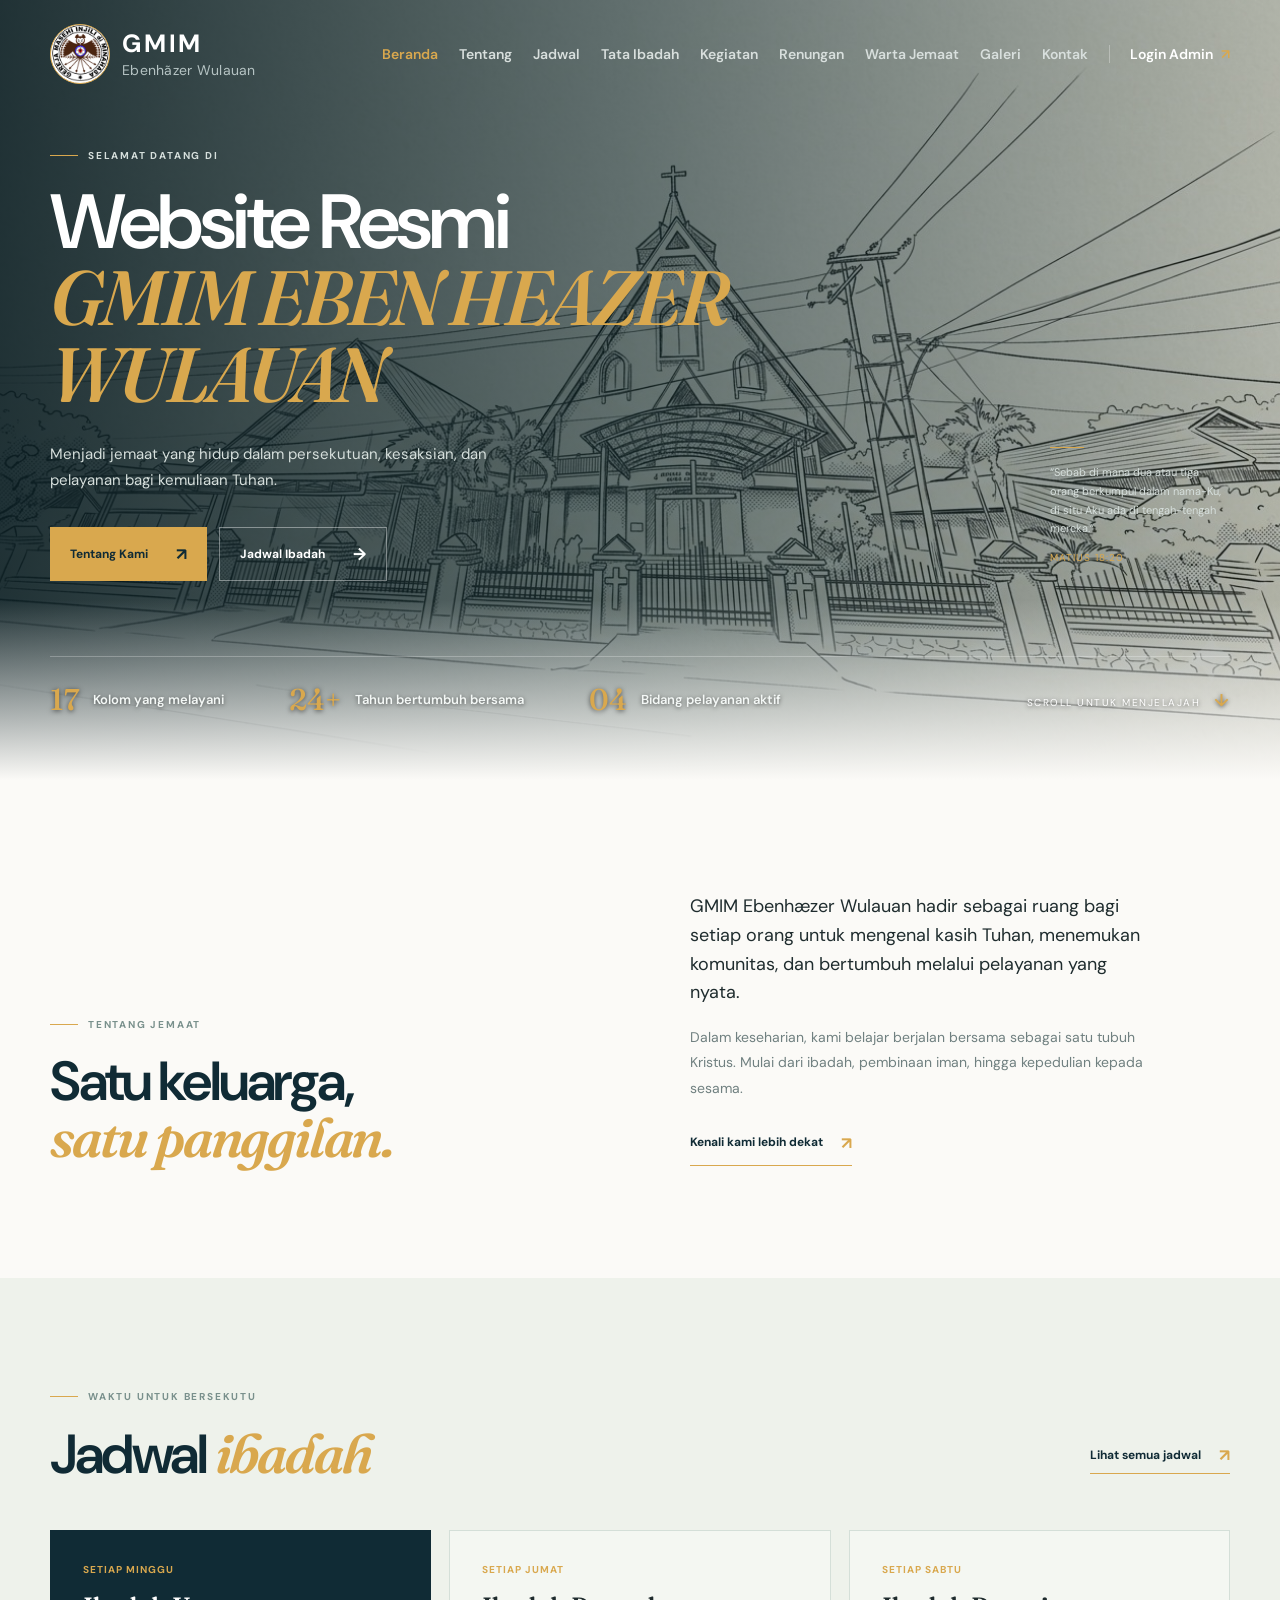
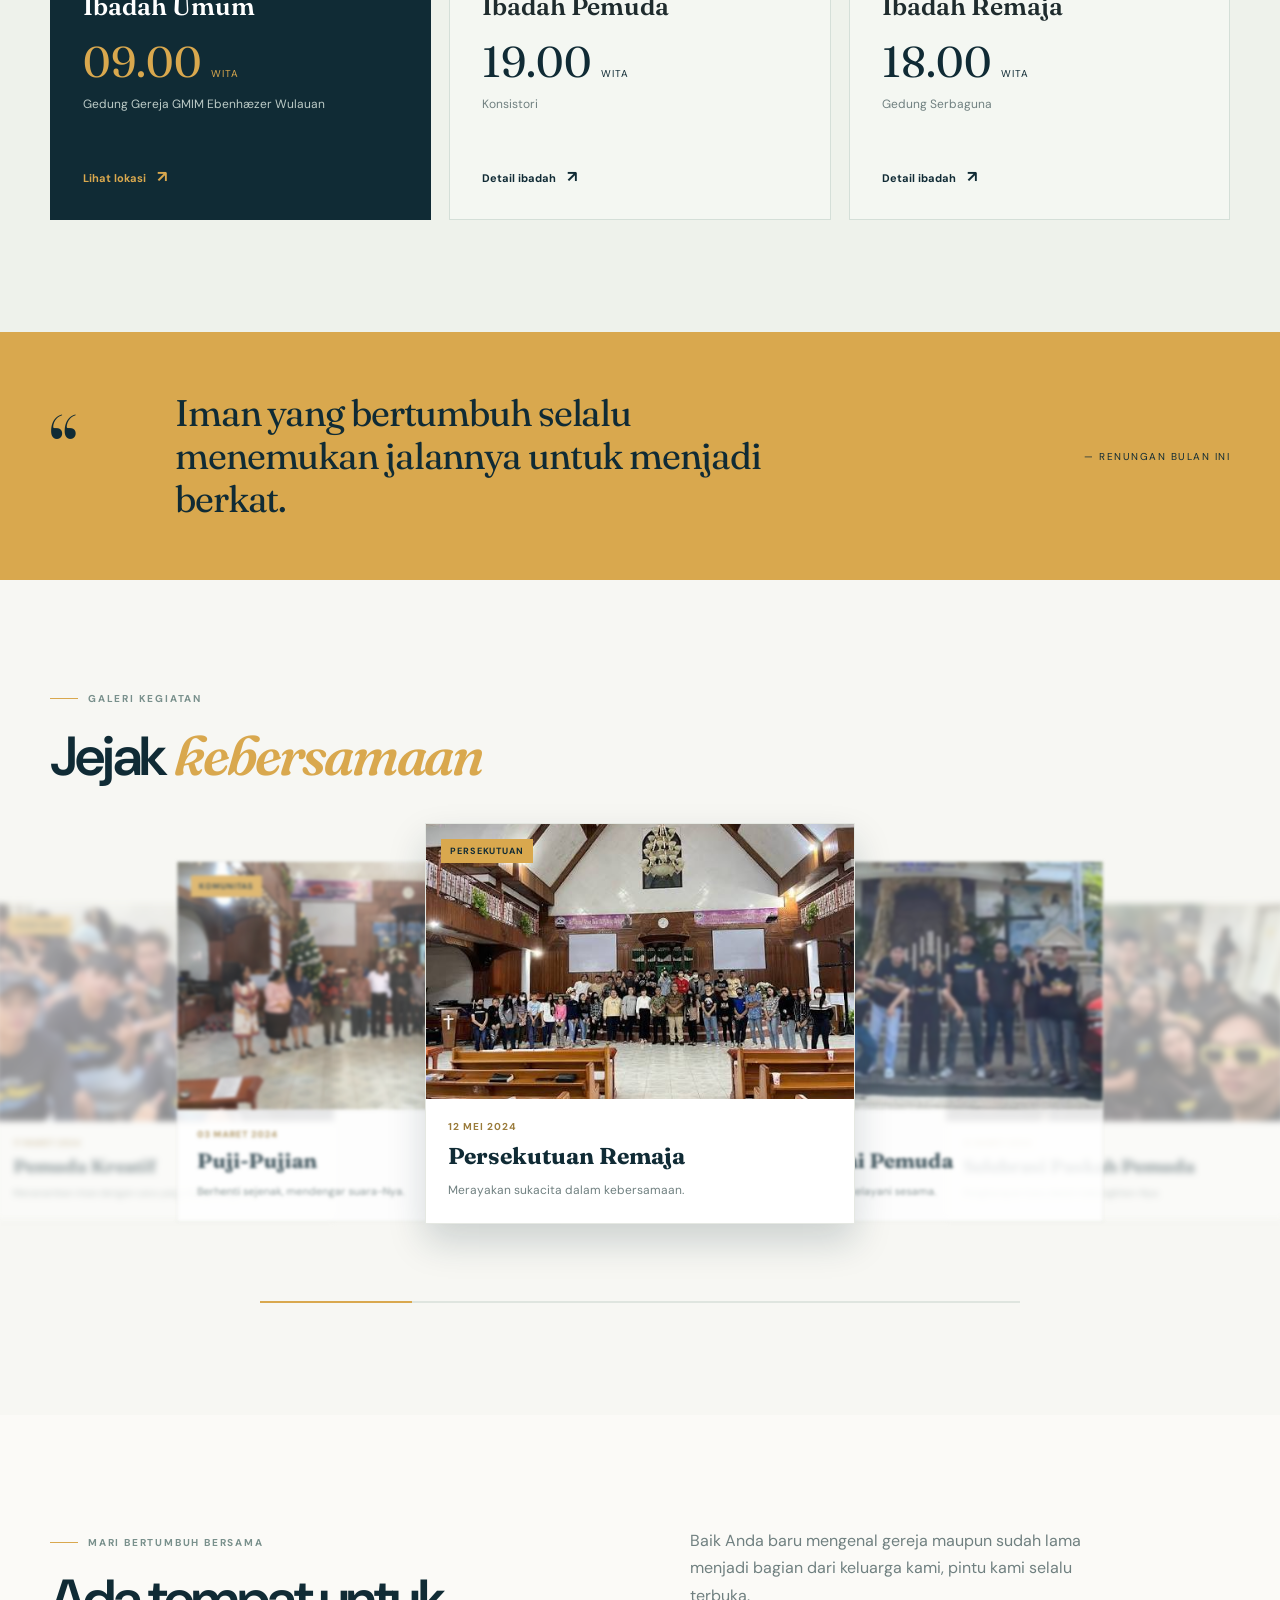
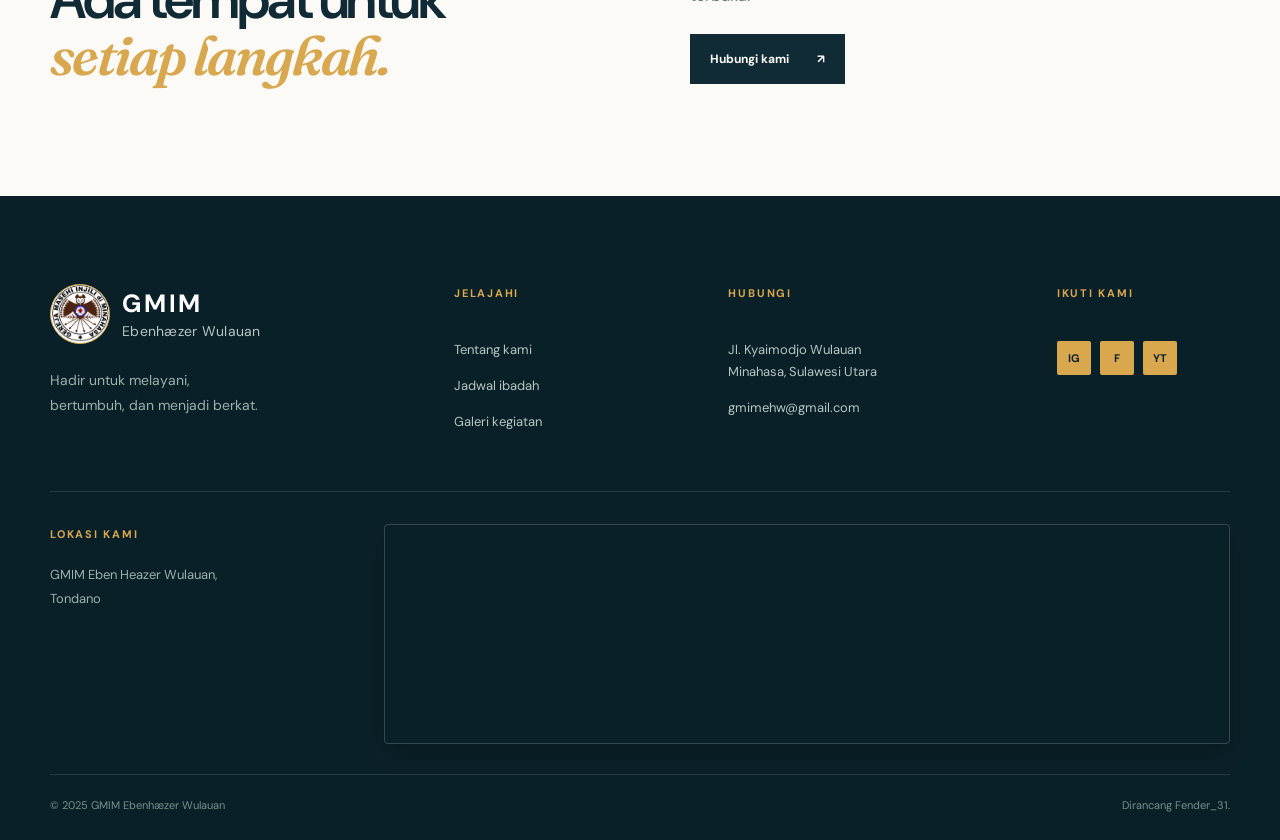
==== index.html @ 9ada20e4 "first" ====
<!DOCTYPE html>
<html lang="id">
<head>
  <meta charset="UTF-8">
  <meta name="viewport" content="width=device-width, initial-scale=1.0">
  <meta name="description" content="Situs resmi GMIM Ebenhæzer Wulauan - pusat informasi pelayanan jemaat.">
  <title>GMIM Ebenhæzer Wulauan | Bertumbuh dalam Kasih</title>
  <link rel="preconnect" href="https://fonts.googleapis.com">
  <link rel="preconnect" href="https://fonts.gstatic.com" crossorigin>
  <link href="https://fonts.googleapis.com/css2?family=DM+Sans:wght@400;500;600;700&family=Fraunces:opsz,wght@9..144,600;9..144,700&display=swap" rel="stylesheet">
  <link rel="stylesheet" href="style.css">
</head>
<body>
  <header class="site-header" id="beranda">
    <nav class="navbar container" aria-label="Navigasi utama">
      <a class="brand" href="#beranda" aria-label="GMIM Ebenhæzer Wulauan, halaman beranda">
        <span class="brand-mark"><img src="assets/logo-gmim.png" alt="Logo GMIM"></span>
        <span class="brand-copy"><strong>GMIM</strong><small>Ebenhãzer Wulauan</small></span>
      </a>

      <button class="menu-toggle" type="button" aria-expanded="false" aria-controls="main-menu" aria-label="Buka menu navigasi">
        <span></span><span></span><span></span>
      </button>

      <div class="nav-menu" id="main-menu">
        <a class="active" href="#beranda">Beranda</a>
        <a href="#tentang">Tentang</a>
        <a href="#jadwal">Jadwal</a>
        <a href="#tata-ibadah">Tata Ibadah</a>
        <a href="#kegiatan">Kegiatan</a>
        <a href="#renungan">Renungan</a>
        <a href="#warta">Warta Jemaat</a>
        <a href="#galeri">Galeri</a>
        <a href="#kontak">Kontak</a>
        <a class="nav-login" href="admin-login.html">Login Admin <span aria-hidden="true">↗</span></a>
      </div>
    </nav>

    <div class="hero container">
      <div class="hero-content">
        <p class="eyebrow"><span></span> Selamat datang di </p>
        <h1>Website Resmi <br><em>GMIM EBEN HEAZER WULAUAN</em></h1>
        <p class="hero-description">Menjadi jemaat yang hidup dalam persekutuan, kesaksian, dan pelayanan bagi kemuliaan Tuhan.</p>
        <div class="hero-actions">
          <a class="button button-primary" href="#tentang">Tentang Kami <span aria-hidden="true">↗</span></a>
          <a class="button button-ghost" href="#jadwal">Jadwal Ibadah <span aria-hidden="true">→</span></a>
        </div>
      </div>
      <div class="hero-note">
        <span class="note-line"></span>
        <p>“Sebab di mana dua atau tiga orang berkumpul dalam nama-Ku, di situ Aku ada di tengah-tengah mereka.”</p>
        <small>Matius 18:20</small>
      </div>
    </div>
    <div class="hero-bottom container" aria-label="Informasi singkat">
      <div><strong>17</strong><span>Kolom yang melayani</span></div>
      <div><strong>24+</strong><span>Tahun bertumbuh bersama</span></div>
      <div><strong>04</strong><span>Bidang pelayanan aktif</span></div>
      <a href="#tentang" aria-label="Lihat lebih banyak tentang gereja">Scroll untuk menjelajah <span>↓</span></a>
    </div>
  </header>

  <main>
    <section class="intro-section section-pad" id="tentang">
      <div class="container intro-grid">
        <div class="section-heading">
          <p class="eyebrow dark"><span></span> Tentang jemaat</p>
          <h2>Satu keluarga,<br><em>satu panggilan.</em></h2>
        </div>
        <div class="intro-copy">
          <p class="lead">GMIM Ebenhæzer Wulauan hadir sebagai ruang bagi setiap orang untuk mengenal kasih Tuhan, menemukan komunitas, dan bertumbuh melalui pelayanan yang nyata.</p>
          <p>Dalam keseharian, kami belajar berjalan bersama sebagai satu tubuh Kristus. Mulai dari ibadah, pembinaan iman, hingga kepedulian kepada sesama.</p>
          <a class="text-link" href="#kontak">Kenali kami lebih dekat <span>↗</span></a>
        </div>
      </div>
    </section>

    <section class="schedule-section section-pad" id="jadwal">
      <div class="container">
        <div class="section-topline">
          <div>
            <p class="eyebrow dark"><span></span> Waktu untuk bersekutu</p>
            <h2>Jadwal <em>ibadah</em></h2>
          </div>
          <a class="text-link" href="#warta">Lihat semua jadwal <span>↗</span></a>
        </div>
        <div class="schedule-grid">
          <article class="schedule-card featured"><span class="card-kicker">Setiap Minggu</span><h3>Ibadah Umum</h3><p class="schedule-time">09.00 <small>WITA</small></p><p>Gedung Gereja GMIM Ebenhæzer Wulauan</p><a href="#kontak" aria-label="Lihat lokasi ibadah umum">Lihat lokasi <span>↗</span></a></article>
          <article class="schedule-card"><span class="card-kicker">Setiap Jumat</span><h3>Ibadah Pemuda</h3><p class="schedule-time">19.00 <small>WITA</small></p><p>Konsistori</p><a href="#kontak" aria-label="Lihat detail ibadah pemuda">Detail ibadah <span>↗</span></a></article>
          <article class="schedule-card"><span class="card-kicker">Setiap Sabtu</span><h3>Ibadah Remaja</h3><p class="schedule-time">18.00 <small>WITA</small></p><p>Gedung Serbaguna</p><a href="#kontak" aria-label="Lihat detail ibadah remaja">Detail ibadah <span>↗</span></a></article>
        </div>
      </div>
    </section>

    <section class="quote-band" id="renungan">
      <div class="container quote-inner"><span class="quote-symbol">“</span><blockquote>Iman yang bertumbuh selalu menemukan jalannya untuk menjadi berkat.</blockquote><span class="quote-author">— Renungan Bulan ini</span></div>
    </section>

    <section class="gallery-section section-pad" id="galeri">
      <div class="container">
        <div class="section-topline gallery-heading">
          <div><p class="eyebrow dark"><span></span> Galeri Kegiatan</p><h2>Jejak <em>kebersamaan</em></h2></div>
          <div class="slider-controls"><button class="slider-button" type="button" data-direction="prev" aria-label="Galeri sebelumnya">←</button><button class="slider-button" type="button" data-direction="next" aria-label="Galeri berikutnya">→</button></div>
        </div>
        <div class="gallery-viewport">
          <div class="gallery-track">
            <article class="gallery-card"><div class="gallery-image"><img src="assets/galeri-01.jpg?v=2" alt="Dokumentasi kegiatan jemaat pertama" loading="lazy"><span class="image-label">Persekutuan</span></div><div class="gallery-card-body"><p>12 Mei 2024</p><h3>Persekutuan Remaja</h3><span>Merayakan sukacita dalam kebersamaan.</span></div></article>
            <article class="gallery-card"><div class="gallery-image"><img src="assets/galeri-02.jpg?v=2" alt="Dokumentasi kegiatan jemaat kedua" loading="lazy"><span class="image-label">Pelayanan</span></div><div class="gallery-card-body"><p>28 April 2024</p><h3>Festival Seni Pemuda</h3><span>Melangkah bersama, melayani sesama.</span></div></article>
            <article class="gallery-card"><div class="gallery-image"><img src="assets/galeri-03.jpg?v=2" alt="Dokumentasi kegiatan jemaat ketiga" loading="lazy"><span class="image-label">Ibadah</span></div><div class="gallery-card-body"><p>31 Maret 2024</p><h3>Selebrasi Paskah Pemuda</h3><span>Pengharapan baru dalam kebangkitan-Nya.</span></div></article>
            <article class="gallery-card"><div class="gallery-image"><img src="assets/galeri-04.jpg?v=2" alt="Dokumentasi kegiatan jemaat keempat" loading="lazy"><span class="image-label">Pembinaan</span></div><div class="gallery-card-body"><p>17 Maret 2024</p><h3>Pemuda Kreatif</h3><span>Menanamkan iman dengan cara yang menyenangkan.</span></div></article>
            <article class="gallery-card"><div class="gallery-image"><img src="assets/galeri-05.jpeg?v=2" alt="Dokumentasi kegiatan jemaat kelima" loading="lazy"><span class="image-label">Komunitas</span></div><div class="gallery-card-body"><p>03 Maret 2024</p><h3>Puji-Pujian</h3><span>Berhenti sejenak, mendengar suara-Nya.</span></div></article>
          </div>
        </div>
        <div class="slider-progress" aria-hidden="true"><span></span></div>
      </div>
    </section>

    <section class="closing-section section-pad" id="tata-ibadah">
      <div class="container closing-grid">
        <div><p class="eyebrow dark"><span></span> Mari bertumbuh bersama</p><h2>Ada tempat untuk<br><em>setiap langkah.</em></h2></div>
        <div class="closing-copy"><p>Baik Anda baru mengenal gereja maupun sudah lama menjadi bagian dari keluarga kami, pintu kami selalu terbuka.</p><a class="button button-dark" href="#kontak">Hubungi kami <span>↗</span></a></div>
      </div>
    </section>
  </main>

  <footer class="site-footer" id="kontak">
    <div class="container footer-grid">
      <div class="footer-brand"><a class="brand light" href="#beranda"><span class="brand-mark"><img src="assets/logo-gmim.png" alt="Logo GMIM"></span><span class="brand-copy"><strong>GMIM</strong><small>Ebenhæzer Wulauan</small></span></a><p>Hadir untuk melayani,<br>bertumbuh, dan menjadi berkat.</p></div>
      <div><h3>Jelajahi</h3><a href="#tentang">Tentang kami</a><a href="#jadwal">Jadwal ibadah</a><a href="#galeri">Galeri kegiatan</a></div>
      <div><h3>Hubungi</h3><p>Jl. Kyaimodjo Wulauan<br>Minahasa, Sulawesi Utara</p><a href="mailto:halo@gmimebenhazer.id">gmimehw@gmail.com</a></div>
      <div><h3>Ikuti kami</h3><div class="social-links"><a href="#kontak" aria-label="Instagram">ig</a><a href="#kontak" aria-label="Facebook">f</a><a href="#kontak" aria-label="YouTube">yt</a></div></div>
    </div>
    <div class="container map-panel">
      <div class="map-heading"><h3>Lokasi Kami</h3><p>GMIM Eben Heazer Wulauan, Tondano</p></div>
      <iframe src="https://www.google.com/maps?q=GMIM+Eben+Heazer+Wulauan+Tondano&output=embed" title="Peta lokasi GMIM Eben Heazer Wulauan Tondano" loading="lazy" allowfullscreen></iframe>
    </div>
    <div class="container footer-bottom"><span>© 2025 GMIM Ebenhæzer Wulauan</span><span>Dirancang Fender_31.</span></div>
  </footer>
  <script src="script.js"></script>
</body>
</html>
---- style.css ----
/* Base */
:root { --navy:#102b35; --navy-deep:#0a2028; --sage:#a9bbaa; --sage-light:#eef2eb; --gold:#d9a84e; --ink:#1f2c2e; --muted:#708080; --paper:#fbfaf7; --line:#dce3dd; --serif:'Fraunces', Georgia, serif; --sans:'DM Sans', sans-serif; }
* { box-sizing:border-box; margin:0; padding:0; }
html { scroll-behavior:smooth; }
body { background:var(--paper); color:var(--ink); font-family:var(--sans); overflow-x:hidden; }
a { color:inherit; text-decoration:none; }
.container { width:min(1180px, calc(100% - 96px)); margin:0 auto; }
.section-pad { padding:112px 0; }
/* Header and hero */
.site-header { min-height:780px; color:#fff; position:relative; background:linear-gradient(90deg, rgba(9,29,35,.9) 0%, rgba(11,35,40,.64) 49%, rgba(9,27,31,.3) 100%), url('assets/hero-gereja.jpeg') center/cover; }
.site-header::after { content:''; position:absolute; inset:auto 0 0; height:180px; background:linear-gradient(transparent, var(--paper)); pointer-events:none; }
.navbar { height:108px; display:flex; align-items:center; justify-content:space-between; position:relative; z-index:2; }
.brand { display:flex; align-items:center; gap:12px; color:#fff; }
.brand-mark { position:relative; display:grid; place-items:center; width:60px; height:60px; flex:0 0 60px; border:1px solid var(--gold); border-radius:50%; overflow:hidden; background:#fff; }
.brand-mark img { position:absolute; top:50%; left:50%; display:block; width:100%; height:100%; object-fit:cover; object-position:center; transform:translate(-50%, -50%) scale(1.65); transform-origin:center; }
.hero-bottom { border-top-color:rgba(255,255,255,.55); color:#fff; text-shadow:0 1px 4px rgba(0,0,0,.55); }
.hero-bottom strong { color:#f1b94f; text-shadow:0 1px 5px rgba(0,0,0,.6); }
.hero-bottom span { color:#f4f8f6; font-weight:600; }
.hero-bottom>a { color:#fff; text-shadow:0 1px 4px rgba(0,0,0,.6); }
.brand-copy { display:flex; flex-direction:column; line-height:1.15; }.brand-copy strong { font-size:25px; letter-spacing:.11em; }.brand-copy small { color:#b5c3c3; font-size:14px; letter-spacing:.02em; margin-top:4px; }
.nav-menu { display:flex; align-items:center; gap:21px; font-size:14px; font-weight:600; color:#d8dfdd; }.nav-menu a { transition:color .25s ease; white-space:nowrap; }.nav-menu a:hover,.nav-menu a.active { color:var(--gold); }.nav-login { border-left:1px solid rgba(255,255,255,.3); padding-left:20px; color:#fff!important; }.nav-login span { color:var(--gold); margin-left:5px; }
.menu-toggle { display:none; border:0; background:none; width:42px; padding:8px; cursor:pointer; }.menu-toggle span { display:block; height:2px; margin:5px 0; background:#fff; }
.hero { position:relative; z-index:1; min-height:548px; display:flex; align-items:center; justify-content:space-between; }.hero-content { max-width:700px; padding-bottom:34px; }.eyebrow { display:flex; align-items:center; gap:10px; text-transform:uppercase; font-size:10px; letter-spacing:.18em; color:#d6dfdc; font-weight:700; margin-bottom:22px; }.eyebrow span { display:block; width:28px; height:1px; background:var(--gold); }.eyebrow.dark { color:#79908c; }.hero h1 { font-size:clamp(46px, 6vw, 78px); line-height:.99; letter-spacing:-.045em; font-weight:600; }.hero h1 em,.section-heading em,h2 em { color:var(--gold); font-family:var(--serif); font-style:italic; font-weight:600; letter-spacing:-.04em; }.hero-description { max-width:510px; color:#d6dfdc; line-height:1.7; margin:28px 0 34px; font-size:15px; }.hero-actions { display:flex; gap:12px; }.button { display:inline-flex; align-items:center; gap:28px; padding:15px 20px; font-size:12px; font-weight:700; transition:transform .25s ease, background .25s ease; }.button:hover { transform:translateY(-3px); }.button-primary { color:var(--navy); background:var(--gold); }.button-primary span,.button-ghost span { font-size:17px; }.button-ghost { color:#fff; border:1px solid rgba(255,255,255,.4); }.button-ghost:hover { background:rgba(255,255,255,.1); }
.hero-note { align-self:flex-end; max-width:180px; margin-bottom:90px; color:#d6dfdc; font-size:11px; line-height:1.7; }.note-line { display:block; height:1px; width:34px; background:var(--gold); margin-bottom:15px; }.hero-note small { display:block; color:var(--gold); margin-top:11px; font-size:10px; letter-spacing:.1em; text-transform:uppercase; }.hero-bottom { position:relative; z-index:1; display:flex; align-items:center; gap:65px; border-top:1px solid rgba(255,255,255,.25); padding-top:24px; color:#ced9d6; }.hero-bottom div { display:flex; align-items:center; gap:14px; }.hero-bottom strong { color:var(--gold); font-family:var(--serif); font-size:24px; font-weight:500; }.hero-bottom span { font-size:11px; }.hero-bottom>a { margin-left:auto; font-size:10px; text-transform:uppercase; letter-spacing:.15em; }.hero-bottom>a span { color:var(--gold); font-size:17px; margin-left:9px; }
/* Shared sections */
h2 { color:var(--navy); font-size:clamp(38px, 4.3vw, 58px); line-height:1.02; letter-spacing:-.045em; font-weight:600; }.intro-section { background:var(--paper); }.intro-grid { display:grid; grid-template-columns:1fr 1fr; gap:100px; align-items:end; }.intro-copy { max-width:470px; color:var(--muted); font-size:14px; line-height:1.8; }.intro-copy .lead { color:var(--ink); font-size:18px; line-height:1.6; margin-bottom:18px; }.text-link { display:inline-flex; gap:18px; align-items:center; margin-top:27px; color:var(--navy); border-bottom:1px solid var(--gold); padding-bottom:7px; font-size:12px; font-weight:700; }.text-link span { color:var(--gold); font-size:17px; }
.schedule-section { background:var(--sage-light); }.section-topline { display:flex; justify-content:space-between; align-items:end; margin-bottom:48px; }.section-topline .text-link { margin-bottom:8px; }.schedule-grid { display:grid; grid-template-columns:repeat(3,1fr); gap:18px; }.schedule-card { border:1px solid #d4dfd8; padding:32px; min-height:290px; display:flex; flex-direction:column; background:rgba(255,255,255,.34); }.schedule-card.featured { background:var(--navy); color:#fff; border-color:var(--navy); }.card-kicker { color:var(--gold); font-size:10px; font-weight:700; letter-spacing:.1em; text-transform:uppercase; }.schedule-card h3 { font-family:var(--serif); font-weight:600; font-size:25px; margin:15px 0 19px; }.schedule-time { color:var(--navy); font-family:var(--serif); font-size:43px; line-height:1; }.featured .schedule-time { color:var(--gold); }.schedule-time small { font-family:var(--sans); font-size:10px; letter-spacing:.1em; }.schedule-card>p:not(.schedule-time) { color:var(--muted); font-size:12px; line-height:1.6; margin-top:12px; }.featured>p:not(.schedule-time) { color:#bccbc7; }.schedule-card>a { margin-top:auto; color:var(--navy); font-size:11px; font-weight:700; }.featured>a { color:var(--gold); }.schedule-card>a span { font-size:16px; margin-left:8px; }
.quote-band { background:var(--gold); color:var(--navy); }.quote-inner { padding:60px 0; display:grid; grid-template-columns:100px minmax(0,600px) 1fr; align-items:center; gap:25px; }.quote-symbol { font-family:var(--serif); font-size:100px; line-height:.6; }.quote-inner blockquote { font-family:var(--serif); font-size:clamp(25px, 3vw, 37px); line-height:1.15; letter-spacing:-.03em; }.quote-author { justify-self:end; font-size:10px; text-transform:uppercase; letter-spacing:.15em; }
/* Gallery */
.gallery-section { background:#f7f7f3; }.gallery-heading { margin-bottom:39px; }.slider-controls { display:flex; gap:8px; }.slider-button { border:1px solid var(--line); color:var(--navy); background:transparent; width:43px; height:43px; font-size:20px; cursor:pointer; transition:.25s ease; }.slider-button:hover { background:var(--navy); color:#fff; border-color:var(--navy); }.slider-button:disabled { opacity:.35; cursor:not-allowed; }.gallery-viewport { width:min(760px, 100%); height:445px; overflow:visible; touch-action:pan-y; }.gallery-track { position:relative; width:100%; height:100%; }.gallery-card { position:absolute; left:0; top:0; width:calc(100% - 70px); background:#fff; border:1px solid #e5e8e2; transform-origin:left center; transition:transform .55s cubic-bezier(.22,.61,.36,1), filter .55s ease, opacity .55s ease, box-shadow .55s ease; will-change:transform, filter; cursor:grab; user-select:none; }.gallery-card:active { cursor:grabbing; }.gallery-card[data-position="0"] { z-index:5; opacity:1; filter:none; transform:translate3d(0,0,0) scale(1); box-shadow:0 18px 35px rgba(16,43,53,.16); }.gallery-card[data-position="1"] { z-index:4; opacity:.72; filter:blur(1.5px); transform:translate3d(30px,14px,0) scale(.96); }.gallery-card[data-position="2"] { z-index:3; opacity:.48; filter:blur(3px); transform:translate3d(58px,28px,0) scale(.92); }.gallery-card[data-position="3"] { z-index:2; opacity:.28; filter:blur(4px); transform:translate3d(84px,42px,0) scale(.88); }.gallery-card[data-position="4"] { z-index:1; opacity:.12; filter:blur(5px); transform:translate3d(108px,55px,0) scale(.84); }.gallery-image { height:275px; overflow:hidden; position:relative; background:#cad3ca; }.gallery-image img { width:100%; height:100%; object-fit:cover; transition:transform .5s ease; }.gallery-card[data-position="0"]:hover img { transform:scale(1.05); }.image-label { position:absolute; left:15px; top:15px; background:var(--gold); color:var(--navy); padding:6px 9px; text-transform:uppercase; font-size:9px; font-weight:700; letter-spacing:.1em; }.gallery-card-body { padding:21px 22px 24px; }.gallery-card-body p { color:#9a7b3b; font-size:10px; font-weight:700; text-transform:uppercase; letter-spacing:.1em; }.gallery-card-body h3 { color:var(--navy); font-family:var(--serif); font-size:23px; margin:9px 0 8px; }.gallery-card-body span { color:var(--muted); font-size:12px; }.slider-progress { width:min(760px, 100%); height:2px; background:#dfe5df; margin-top:33px; }.slider-progress span { display:block; background:var(--gold); height:100%; width:20%; transition:width .35s ease; }
.closing-section { background:var(--paper); }.closing-grid { display:grid; grid-template-columns:1fr 1fr; gap:100px; align-items:end; }.closing-copy { max-width:400px; color:var(--muted); font-size:16px; line-height:1.7; }.button-dark { background:var(--navy); color:#fff; margin-top:25px; }.button-dark:hover { background:#1d4a56; }
/* Footer */
.site-footer { background:var(--navy-deep); color:#fff; padding:72px 0 25px; }.footer-grid { display:grid; grid-template-columns:2fr 1fr 1.4fr 1fr; gap:50px; padding-bottom:65px; }.footer-brand p { color:#9cb0ac; font-size:13px; line-height:1.7; margin-top:22px; }.footer-grid h3,.map-heading h3 { color:var(--gold); font-size:10px; letter-spacing:.14em; text-transform:uppercase; margin-bottom:20px; }.footer-grid>div:not(.footer-brand) { display:flex; flex-direction:column; gap:11px; font-size:12px; color:#b7c6c3; line-height:1.7; }.footer-grid a:hover { color:var(--gold); }.social-links { display:flex; gap:8px; }.social-links a { display:grid; place-items:center; width:29px; height:29px; color:var(--navy-deep); background:var(--gold); font-size:10px; font-weight:700; text-transform:uppercase; }.map-panel { border-top:1px solid rgba(255,255,255,.12); padding-top:28px; display:grid; grid-template-columns:1fr 2fr; gap:35px; align-items:start; }.map-heading p { color:#9cb0ac; font-size:12px; line-height:1.6; }.map-panel iframe { width:100%; height:190px; border:0; filter:saturate(.75); }.footer-bottom { border-top:1px solid rgba(255,255,255,.12); padding-top:20px; display:flex; justify-content:space-between; color:#78908d; font-size:10px; }
@media (max-width: 1050px) { .container { width:min(100% - 48px, 800px); }.nav-menu { gap:14px; }.nav-menu a:nth-child(4),.nav-menu a:nth-child(7) { display:none; } }
@media (max-width: 760px) { .container { width:calc(100% - 40px); }.site-header { min-height:760px; }.navbar { height:88px; }.menu-toggle { display:block; position:relative; z-index:3; }.nav-menu { position:absolute; top:75px; right:0; width:calc(100vw - 40px); padding:25px; background:var(--navy-deep); display:flex; flex-direction:column; align-items:flex-start; gap:18px; opacity:0; pointer-events:none; transform:translateY(-10px); transition:.25s ease; box-shadow:0 15px 25px rgba(0,0,0,.2); }.nav-menu.open { opacity:1; pointer-events:auto; transform:translateY(0); }.nav-menu a:nth-child(4),.nav-menu a:nth-child(7) { display:block; }.nav-login { border-left:0; border-top:1px solid rgba(255,255,255,.2); padding:15px 0 0; width:100%; }.hero { min-height:500px; align-items:flex-start; padding-top:80px; }.hero h1 { font-size:52px; }.hero-description { font-size:14px; max-width:390px; }.hero-note { display:none; }.hero-bottom { gap:20px; flex-wrap:wrap; }.hero-bottom div { gap:7px; }.hero-bottom div span { display:none; }.hero-bottom>a { width:100%; margin:8px 0 0; }.section-pad { padding:76px 0; }.intro-grid,.closing-grid { grid-template-columns:1fr; gap:35px; }.section-topline { align-items:start; flex-direction:column; gap:20px; }.section-topline .text-link { margin:0; }.schedule-grid { grid-template-columns:1fr; gap:12px; }.schedule-card { min-height:240px; }.quote-inner { grid-template-columns:45px 1fr; gap:15px; padding:48px 0; }.quote-symbol { font-size:70px; }.quote-author { grid-column:2; justify-self:start; }.gallery-viewport { height:400px; width:100%; }.gallery-card { width:calc(100% - 30px); }.gallery-image { height:230px; }.gallery-card[data-position="1"] { transform:translate3d(16px,10px,0) scale(.96); }.gallery-card[data-position="2"] { transform:translate3d(30px,20px,0) scale(.92); }.gallery-card[data-position="3"] { transform:translate3d(43px,30px,0) scale(.88); }.gallery-card[data-position="4"] { transform:translate3d(55px,40px,0) scale(.84); }.footer-grid { grid-template-columns:1fr 1fr; gap:40px 20px; }.footer-brand { grid-column:1 / -1; }.footer-bottom { gap:15px; flex-direction:column; } }
@media (prefers-reduced-motion: reduce) { html { scroll-behavior:auto; }.gallery-track,.slider-progress span { transition:none; }.gallery-card,.gallery-card img,.button { transition:none; } }

/* Make the local logo readable and keep the stacked cards visibly layered. */
.gallery-viewport { margin-left:auto; margin-right:auto; }
.slider-progress { margin-left:auto; margin-right:auto; }
.slider-controls { display:none; }
.gallery-viewport { width:min(980px, 100%); height:445px; overflow:visible; }
.gallery-track { overflow:visible; }
.gallery-card { left:50%; width:min(430px, 48%); transform-origin:center center; }
.gallery-card[data-position="0"] { z-index:5; opacity:1; filter:none; transform:translate3d(-50%,0,0) scale(1); box-shadow:0 18px 35px rgba(16,43,53,.18); }
.gallery-card[data-position="1"] { z-index:4; opacity:.78; filter:blur(2px); transform:translate3d(calc(-50% + 270px),18px,0) scale(.9); }
.gallery-card[data-position="2"] { z-index:3; opacity:.42; filter:blur(4px); transform:translate3d(calc(-50% + 475px),38px,0) scale(.79); }
.gallery-card[data-position="3"] { z-index:3; opacity:.42; filter:blur(4px); transform:translate3d(calc(-50% - 475px),38px,0) scale(.79); }
.gallery-card[data-position="4"] { z-index:4; opacity:.78; filter:blur(2px); transform:translate3d(calc(-50% - 270px),18px,0) scale(.9); }
.gallery-image img { pointer-events:none; }

@media (max-width: 760px) {
	.brand-mark { width:52px; height:52px; flex-basis:52px; }
	.gallery-viewport { height:400px; width:100%; }
	.gallery-card { width:78%; }
	.gallery-card[data-position="1"] { transform:translate3d(calc(-50% + 34vw),12px,0) scale(.88); }
	.gallery-card[data-position="2"] { transform:translate3d(calc(-50% + 58vw),26px,0) scale(.77); }
	.gallery-card[data-position="3"] { transform:translate3d(calc(-50% - 58vw),26px,0) scale(.77); }
	.gallery-card[data-position="4"] { transform:translate3d(calc(-50% - 34vw),12px,0) scale(.88); }
	.map-panel { grid-template-columns:1fr; gap:18px; }
	.map-panel iframe { height:220px; }
}

/* Footer refinement */
.site-footer { padding:88px 0 28px; }
.footer-grid { grid-template-columns:1.6fr 1fr 1.25fr .8fr; gap:58px; padding-bottom:58px; }
.footer-brand .brand { width:max-content; }
.footer-brand p { max-width:230px; margin-top:24px; font-size:14px; line-height:1.8; }
.footer-grid h3, .map-heading h3 { margin-bottom:22px; font-size:11px; letter-spacing:.16em; }
.footer-grid>div:not(.footer-brand) { gap:14px; font-size:13px; }
.social-links { gap:9px; margin-top:2px; }
.social-links a { width:34px; height:34px; border-radius:2px; font-size:11px; transition:transform .2s ease, background .2s ease; }
.social-links a:hover { color:var(--navy-deep); background:#edc36f; transform:translateY(-3px); }
.map-panel { grid-template-columns:minmax(210px, .75fr) minmax(0, 2.25fr); gap:52px; padding-top:32px; }
.map-heading { padding-top:3px; }
.map-heading p { max-width:220px; font-size:13px; line-height:1.8; }
.map-panel iframe { height:220px; border:1px solid rgba(255,255,255,.18); border-radius:4px; box-shadow:0 12px 28px rgba(0,0,0,.2); }
.footer-bottom { margin-top:30px; padding-top:23px; font-size:11px; }

@media (max-width: 760px) {
	.site-footer { padding:62px 0 24px; }
	.footer-grid { grid-template-columns:1fr 1fr; gap:38px 24px; padding-bottom:45px; }
	.footer-brand { grid-column:1 / -1; }
	.footer-brand p { font-size:13px; }
	.map-panel { grid-template-columns:1fr; gap:18px; padding-top:25px; }
	.map-panel iframe { height:210px; }
	.footer-bottom { margin-top:24px; }
}

.hero-bottom strong { font-size:30px; }
.hero-bottom div span { font-size:13px; }
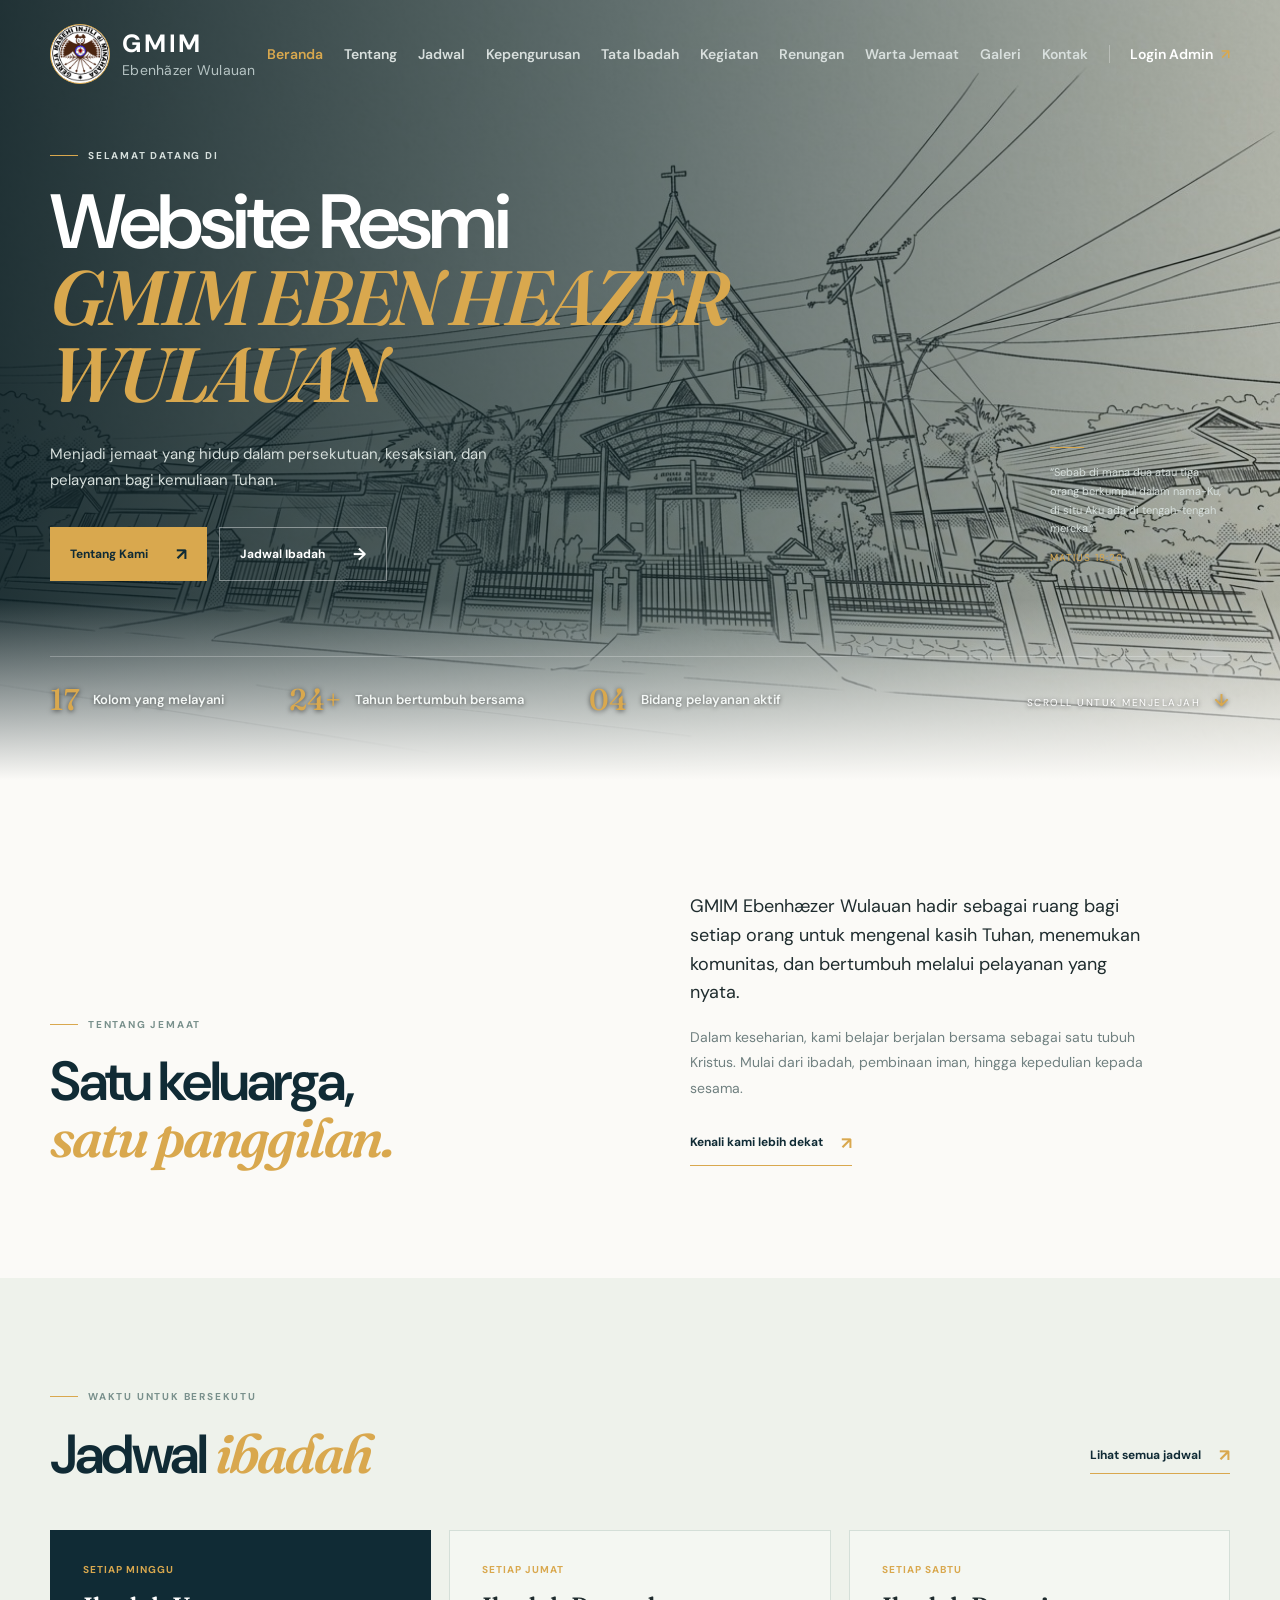
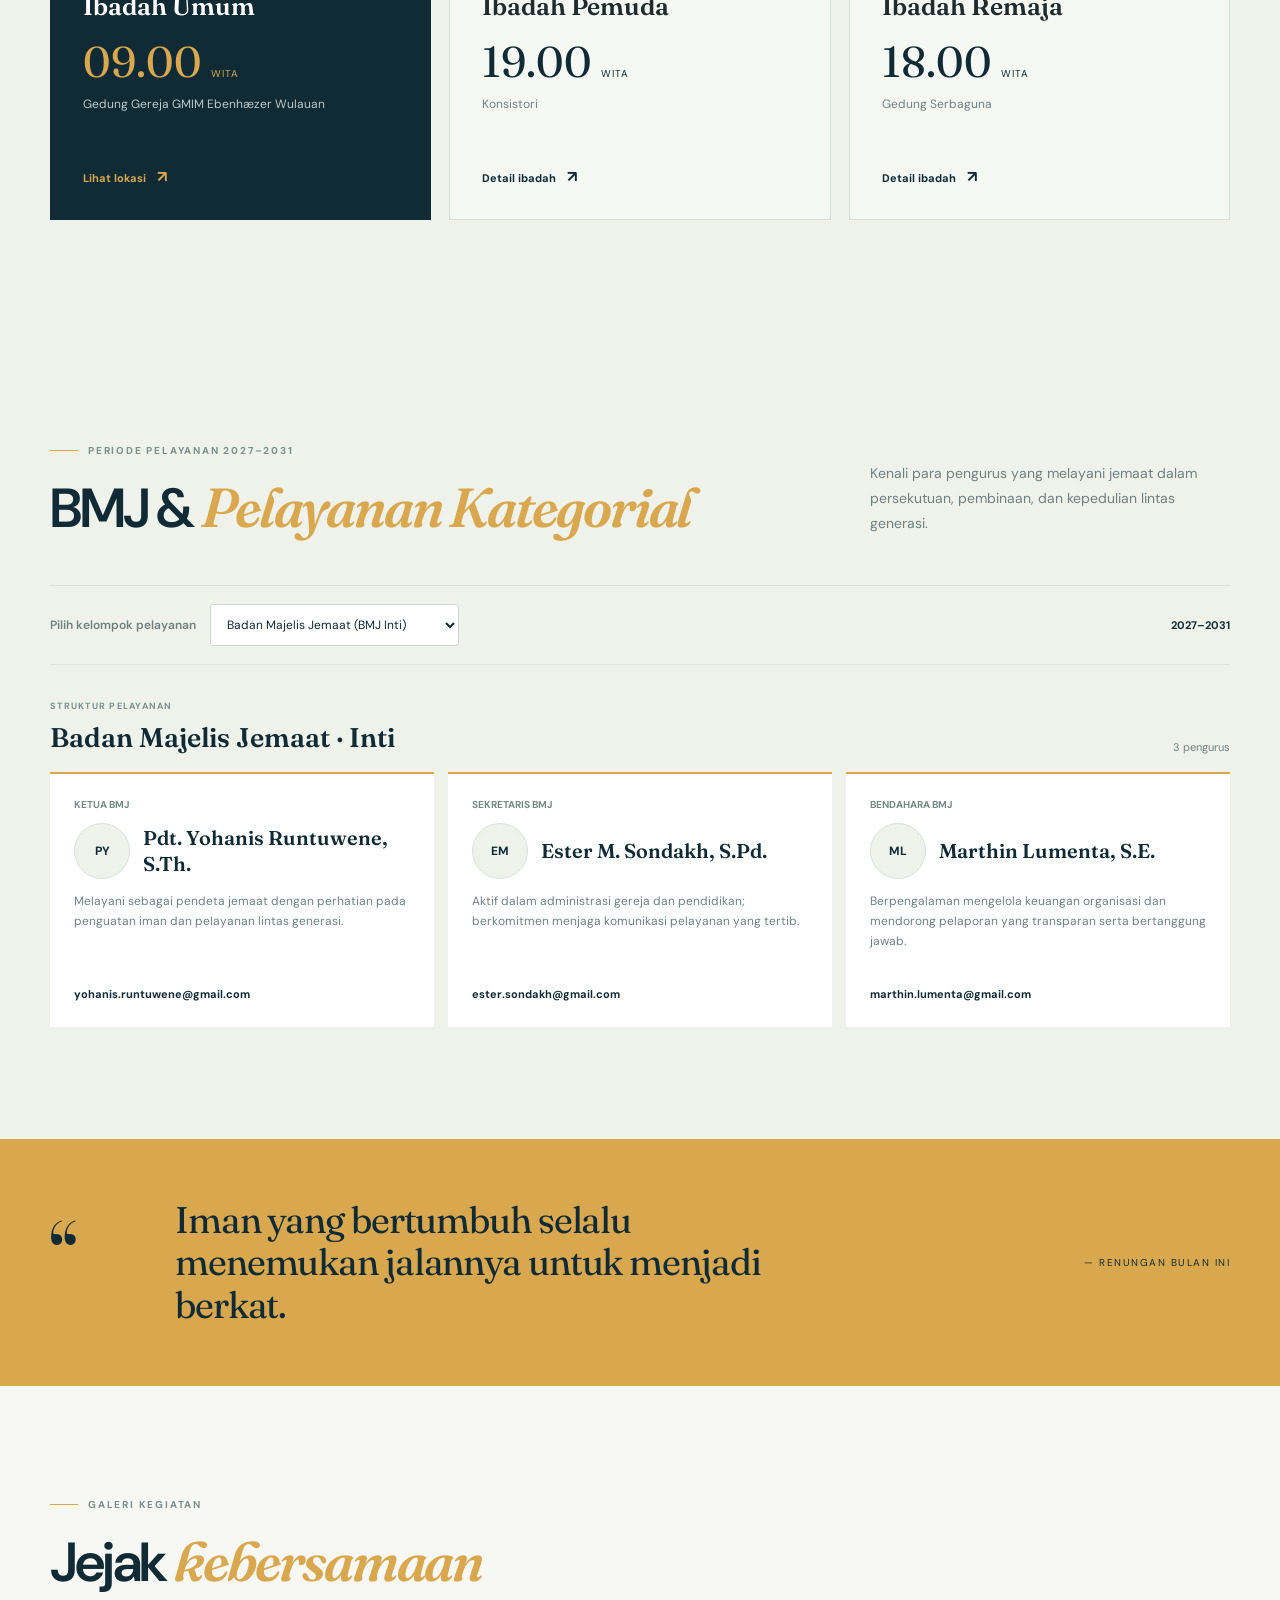
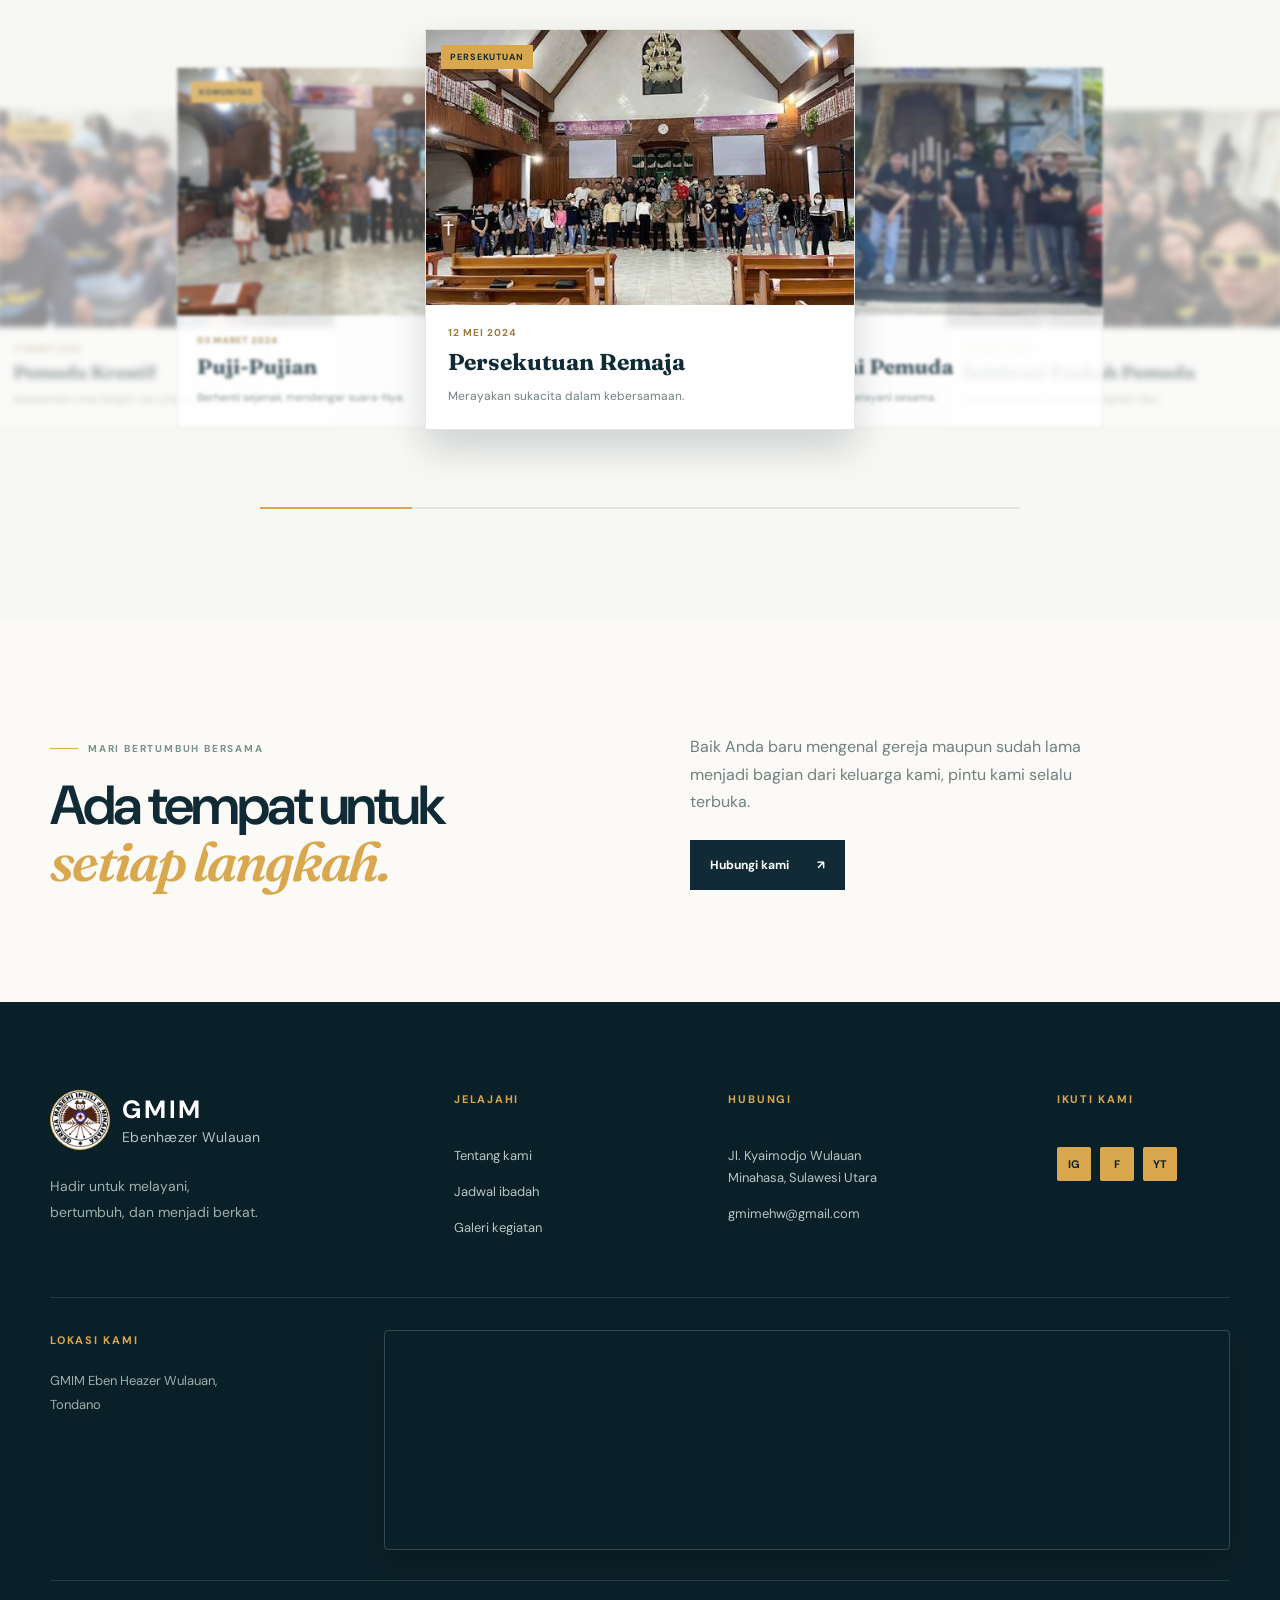
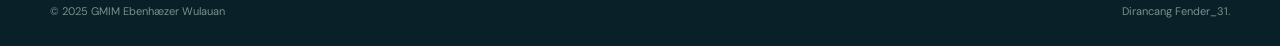
==== commit 7f3fc2f1: "were" ====
--- a/index.html
+++ b/index.html
@@ -26,6 +26,7 @@
         <a class="active" href="#beranda">Beranda</a>
         <a href="#tentang">Tentang</a>
         <a href="#jadwal">Jadwal</a>
+        <a href="#kepengurusan">Kepengurusan</a>
         <a href="#tata-ibadah">Tata Ibadah</a>
         <a href="#kegiatan">Kegiatan</a>
         <a href="#renungan">Renungan</a>
@@ -92,6 +93,29 @@
       </div>
     </section>
 
+    <section class="leadership-section section-pad" id="kepengurusan">
+      <div class="container">
+        <div class="section-topline leadership-heading">
+          <div><p class="eyebrow dark"><span></span> Periode pelayanan 2027–2031</p><h2>BMJ &amp; <em>Pelayanan Kategorial</em></h2></div>
+          <p class="leadership-intro">Kenali para pengurus yang melayani jemaat dalam persekutuan, pembinaan, dan kepedulian lintas generasi.</p>
+        </div>
+        <div class="leadership-toolbar">
+          <label for="leadership-group">Pilih kelompok pelayanan</label>
+          <select id="leadership-group">
+            <option value="BMJ">Badan Majelis Jemaat (BMJ Inti)</option>
+            <option value="P/KB">Pria / Kaum Bapa (P/KB)</option>
+            <option value="W/KI">Wanita / Kaum Ibu (W/KI)</option>
+            <option value="Pemuda">Komisi Pemuda</option>
+            <option value="Remaja">Komisi Remaja</option>
+            <option value="ASM">Anak Sekolah Minggu (ASM)</option>
+            <option value="Lansia">Komisi Lansia</option>
+          </select>
+          <span class="leadership-period">2027–2031</span>
+        </div>
+        <div class="leadership-roster" id="leadership-roster" aria-live="polite"></div>
+      </div>
+    </section>
+
     <section class="quote-band" id="renungan">
       <div class="container quote-inner"><span class="quote-symbol">“</span><blockquote>Iman yang bertumbuh selalu menemukan jalannya untuk menjadi berkat.</blockquote><span class="quote-author">— Renungan Bulan ini</span></div>
     </section>
--- a/style.css
+++ b/style.css
@@ -89,3 +89,45 @@
 
 .hero-bottom strong { font-size:30px; }
 .hero-bottom div span { font-size:13px; }
+
+.leadership-section { background:#eef2eb; }
+.leadership-heading { gap:40px; }
+.leadership-heading h2 { max-width:720px; }
+.leadership-intro { max-width:360px; color:var(--muted); font-size:14px; line-height:1.8; }
+.leadership-toolbar { display:flex; align-items:center; gap:14px; padding:18px 0; border-top:1px solid var(--line); border-bottom:1px solid var(--line); }
+.leadership-toolbar label { color:var(--muted); font-size:12px; font-weight:600; }
+.leadership-toolbar select { max-width:100%; min-height:42px; padding:0 36px 0 12px; border:1px solid #cbd7ce; border-radius:3px; color:var(--navy); background:#fff; font:inherit; font-size:12px; }
+.leadership-period { margin-left:auto; color:var(--navy); font-size:11px; font-weight:700; }
+.leadership-roster { padding-top:28px; }
+.leadership-roster-heading { display:flex; align-items:end; justify-content:space-between; gap:20px; margin-bottom:18px; }
+.leadership-roster-heading>div>span { color:#79908c; font-size:9px; font-weight:700; letter-spacing:.14em; }
+.leadership-roster-heading h3 { margin-top:7px; color:var(--navy); font-family:var(--serif); font-size:27px; font-weight:600; }
+.leadership-roster-heading>span { color:var(--muted); font-size:11px; }
+.leadership-grid { display:grid; grid-template-columns:repeat(3,minmax(0,1fr)); gap:14px; }
+.leader-card { min-width:0; padding:24px; border-top:2px solid var(--gold); background:#fff; }
+.leader-role { color:#738a84; font-size:10px; font-weight:700; text-transform:uppercase; }
+.leader-identity { display:flex; align-items:center; gap:13px; margin-top:12px; }
+.leader-avatar { display:grid; place-items:center; width:56px; height:56px; flex:0 0 56px; overflow:hidden; border:1px solid #d9e2dc; border-radius:50%; color:var(--navy); background:var(--sage-light); font-size:12px; font-weight:700; }
+.leader-avatar img { width:100%; height:100%; object-fit:cover; }
+.leader-avatar.photo-fallback img { display:none; }
+.leader-avatar.photo-fallback::before { content:attr(data-initial); }
+.leader-identity h4 { min-width:0; margin:0; color:var(--navy); font-family:var(--serif); font-size:20px; font-weight:600; line-height:1.3; overflow-wrap:anywhere; }
+.leader-bio { min-height:78px; margin-top:12px; color:var(--muted); font-size:12px; line-height:1.7; }
+.leader-card>a { display:inline-block; max-width:100%; margin-top:18px; color:var(--navy); font-size:11px; font-weight:700; overflow-wrap:anywhere; }
+.leader-card>a:hover { color:#9a6b1d; }
+@media (min-width: 761px) and (max-width: 1050px) {
+	.nav-menu a[href="#kepengurusan"] { display:block; }
+	.nav-menu a[href="#tata-ibadah"], .nav-menu a[href="#warta"] { display:none; }
+}
+@media (max-width: 760px) {
+	.leadership-heading { gap:18px; }
+	.leadership-intro { font-size:13px; }
+	.leadership-toolbar { align-items:stretch; flex-direction:column; gap:9px; }
+	.leadership-toolbar select { width:100%; }
+	.leadership-period { margin:3px 0 0; }
+	.leadership-roster-heading { align-items:flex-start; }
+	.leadership-roster-heading h3 { font-size:24px; }
+	.leadership-grid { grid-template-columns:1fr; gap:10px; }
+	.leader-card { padding:21px; }
+	.leader-bio { min-height:0; }
+}
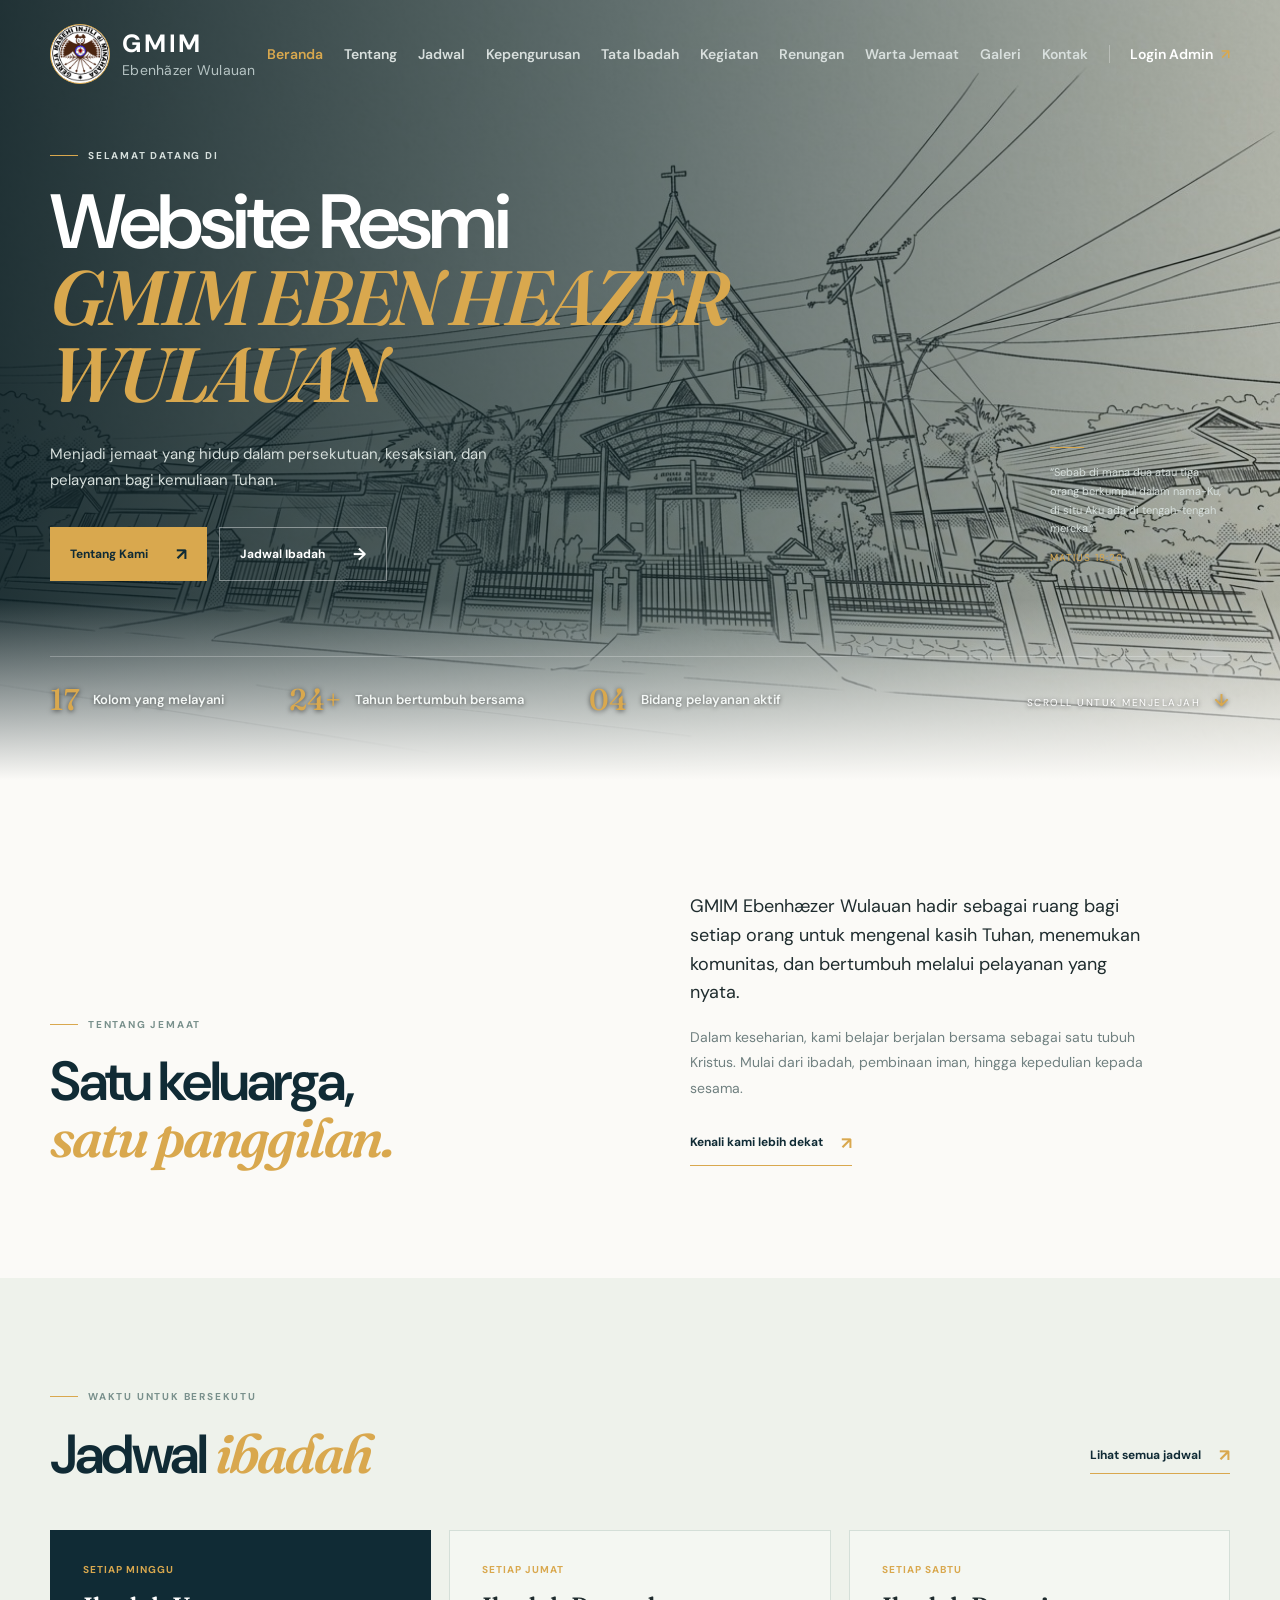
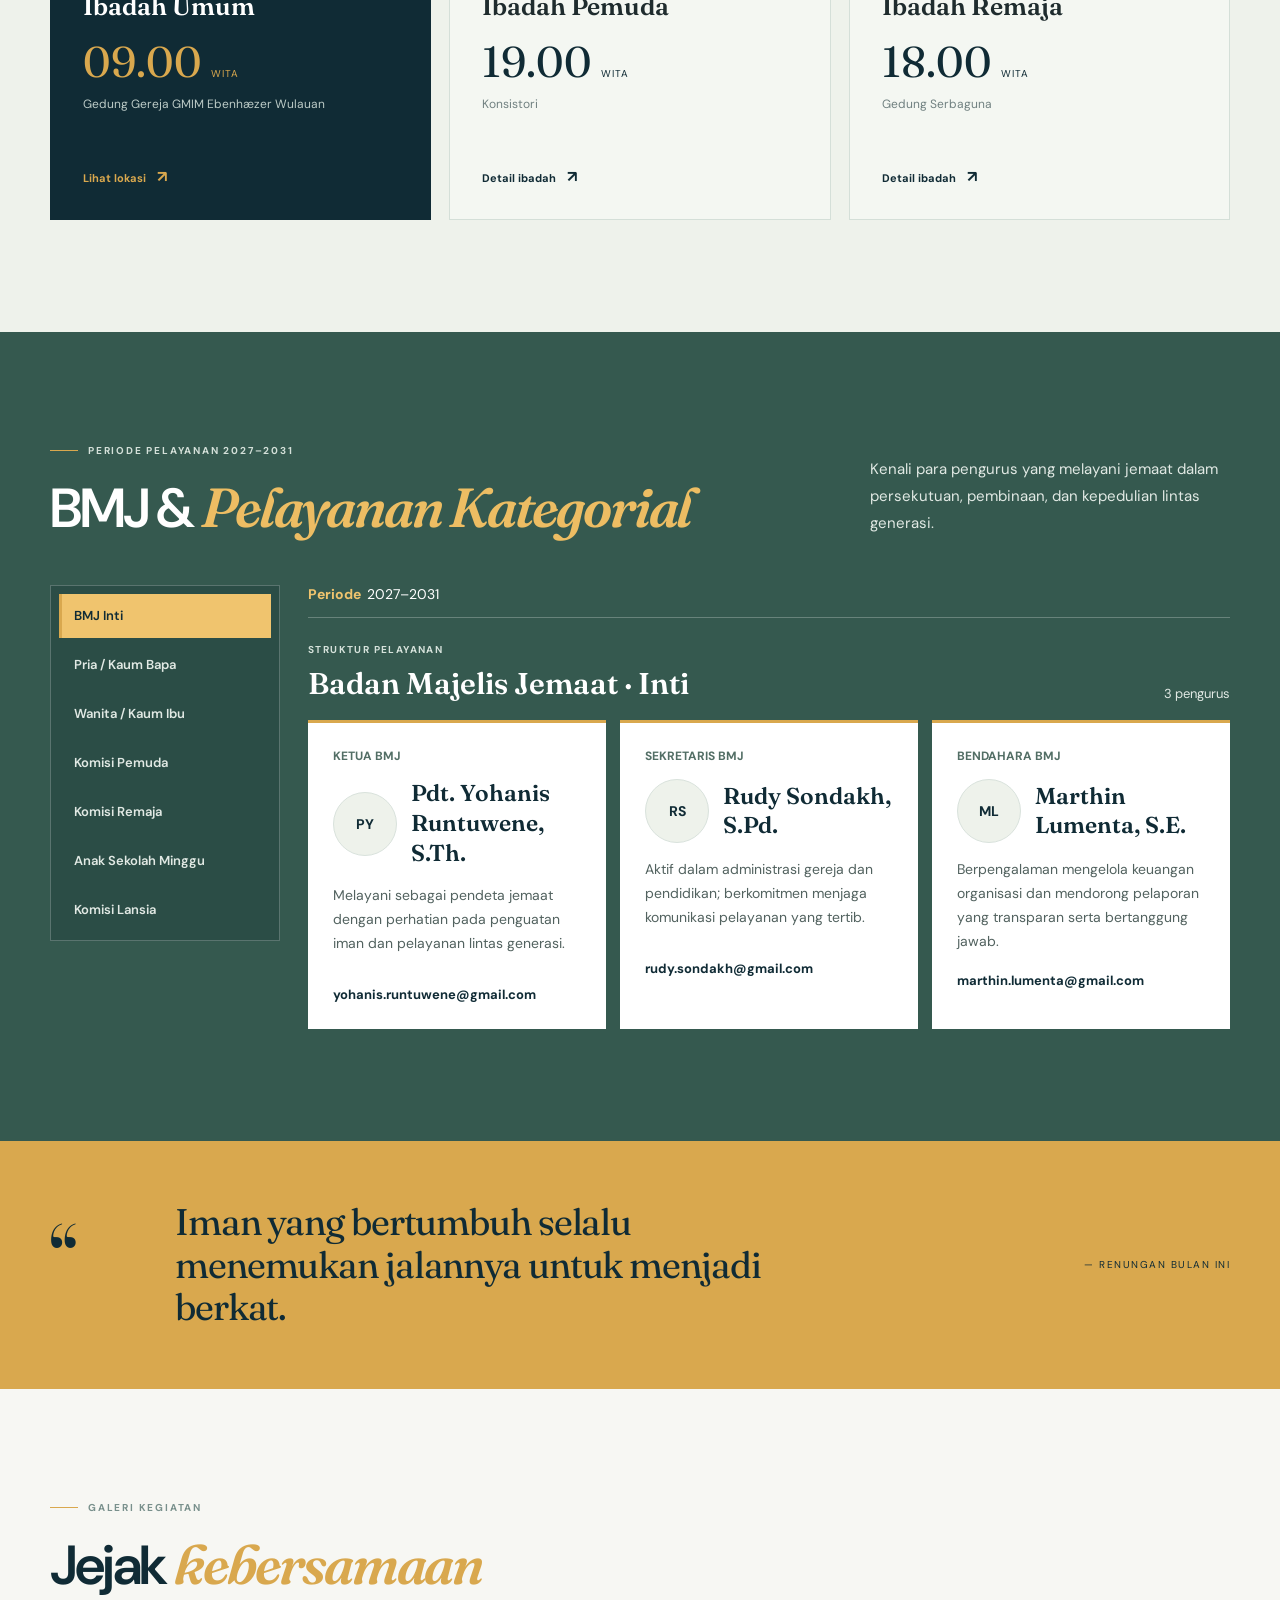
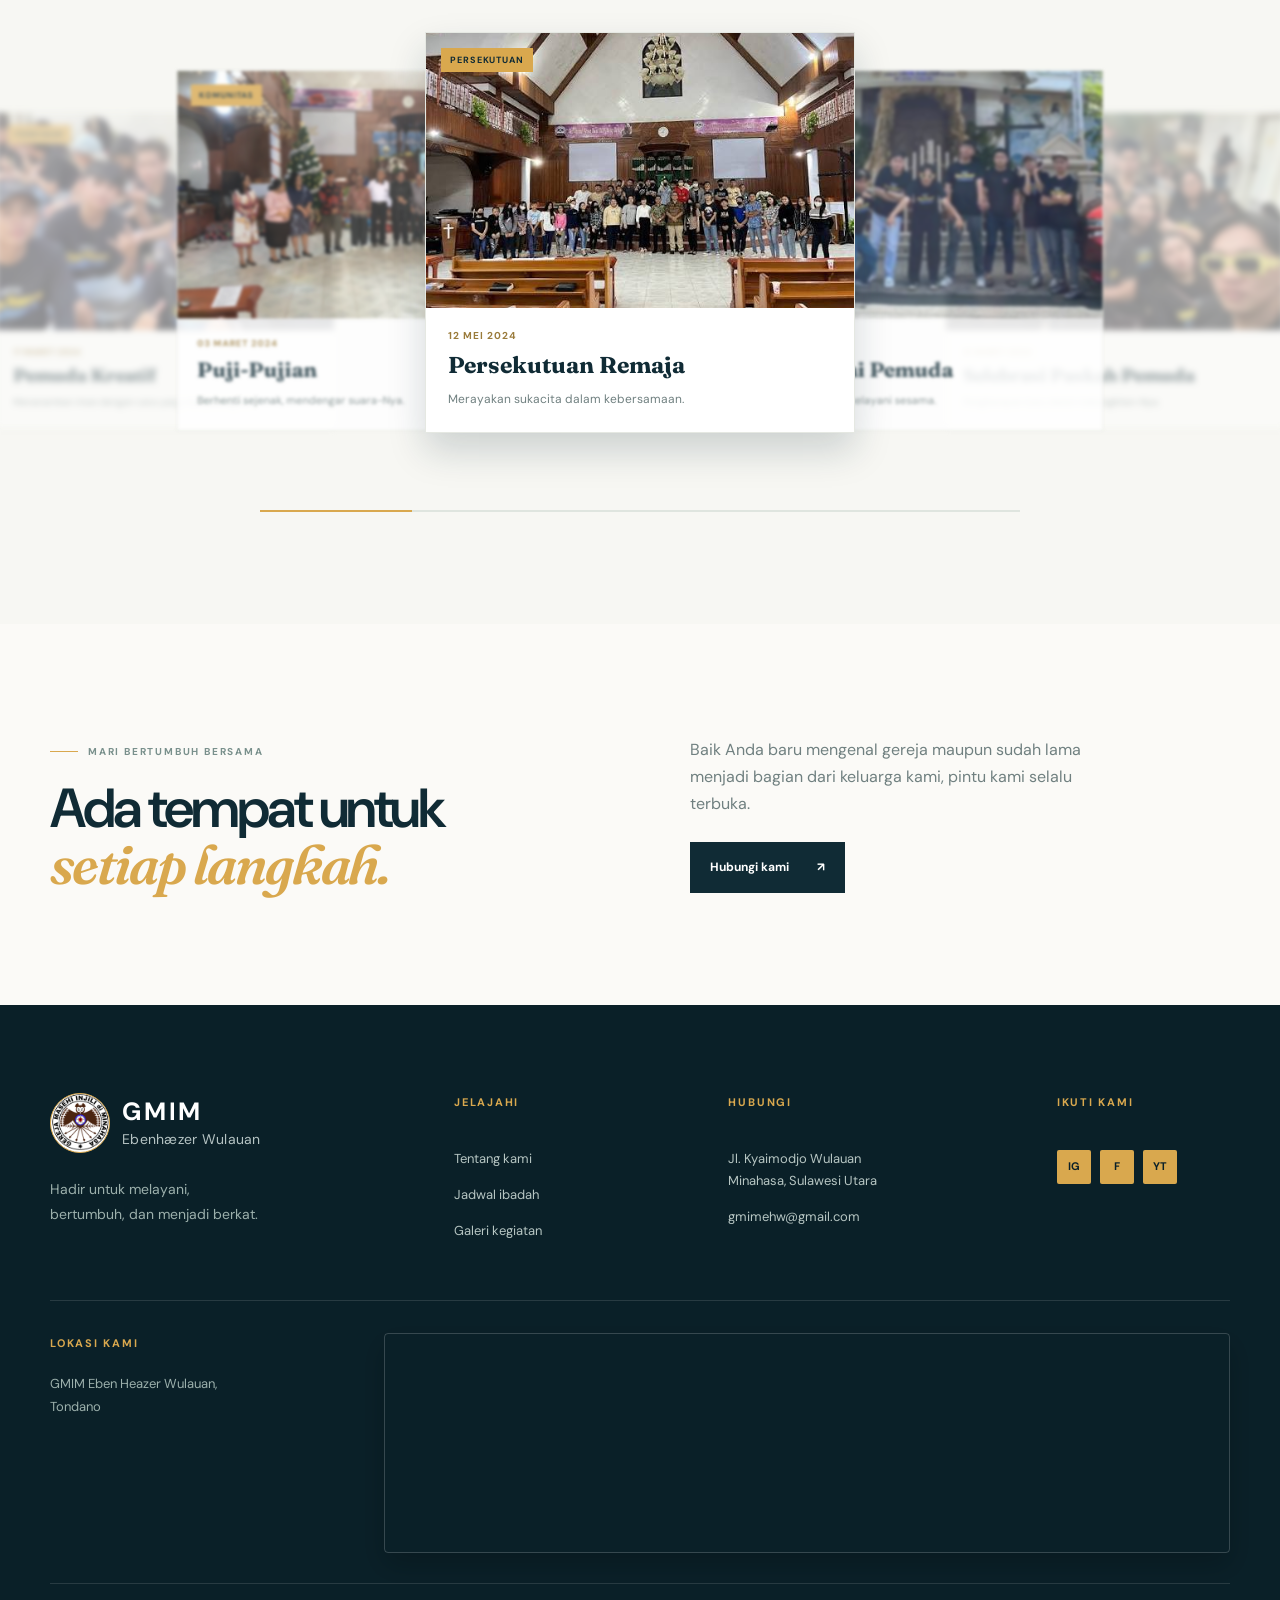
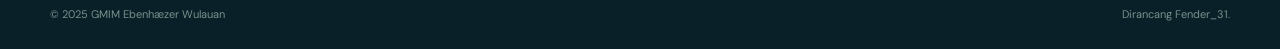
==== commit cadd908e: "fdref" ====
--- a/index.html
+++ b/index.html
@@ -99,20 +99,21 @@
           <div><p class="eyebrow dark"><span></span> Periode pelayanan 2027–2031</p><h2>BMJ &amp; <em>Pelayanan Kategorial</em></h2></div>
           <p class="leadership-intro">Kenali para pengurus yang melayani jemaat dalam persekutuan, pembinaan, dan kepedulian lintas generasi.</p>
         </div>
-        <div class="leadership-toolbar">
-          <label for="leadership-group">Pilih kelompok pelayanan</label>
-          <select id="leadership-group">
-            <option value="BMJ">Badan Majelis Jemaat (BMJ Inti)</option>
-            <option value="P/KB">Pria / Kaum Bapa (P/KB)</option>
-            <option value="W/KI">Wanita / Kaum Ibu (W/KI)</option>
-            <option value="Pemuda">Komisi Pemuda</option>
-            <option value="Remaja">Komisi Remaja</option>
-            <option value="ASM">Anak Sekolah Minggu (ASM)</option>
-            <option value="Lansia">Komisi Lansia</option>
-          </select>
-          <span class="leadership-period">2027–2031</span>
+        <div class="leadership-layout">
+          <nav class="leadership-groups" aria-label="Pilih kelompok pelayanan">
+            <button type="button" data-leadership-group="BMJ" aria-pressed="true">BMJ Inti</button>
+            <button type="button" data-leadership-group="P/KB" aria-pressed="false">Pria / Kaum Bapa</button>
+            <button type="button" data-leadership-group="W/KI" aria-pressed="false">Wanita / Kaum Ibu</button>
+            <button type="button" data-leadership-group="Pemuda" aria-pressed="false">Komisi Pemuda</button>
+            <button type="button" data-leadership-group="Remaja" aria-pressed="false">Komisi Remaja</button>
+            <button type="button" data-leadership-group="ASM" aria-pressed="false">Anak Sekolah Minggu</button>
+            <button type="button" data-leadership-group="Lansia" aria-pressed="false">Komisi Lansia</button>
+          </nav>
+          <div class="leadership-content">
+            <p class="leadership-period"><strong>Periode</strong> 2027–2031</p>
+            <div class="leadership-roster" id="leadership-roster" aria-live="polite"></div>
+          </div>
         </div>
-        <div class="leadership-roster" id="leadership-roster" aria-live="polite"></div>
       </div>
     </section>
 
--- a/style.css
+++ b/style.css
@@ -90,30 +90,37 @@
 .hero-bottom strong { font-size:30px; }
 .hero-bottom div span { font-size:13px; }
 
-.leadership-section { background:#eef2eb; }
+.leadership-section { background:#35594f; color:#fff; }
 .leadership-heading { gap:40px; }
 .leadership-heading h2 { max-width:720px; }
-.leadership-intro { max-width:360px; color:var(--muted); font-size:14px; line-height:1.8; }
-.leadership-toolbar { display:flex; align-items:center; gap:14px; padding:18px 0; border-top:1px solid var(--line); border-bottom:1px solid var(--line); }
-.leadership-toolbar label { color:var(--muted); font-size:12px; font-weight:600; }
-.leadership-toolbar select { max-width:100%; min-height:42px; padding:0 36px 0 12px; border:1px solid #cbd7ce; border-radius:3px; color:var(--navy); background:#fff; font:inherit; font-size:12px; }
-.leadership-period { margin-left:auto; color:var(--navy); font-size:11px; font-weight:700; }
-.leadership-roster { padding-top:28px; }
+.leadership-section h2 { color:#fff; }
+.leadership-section h2 em { color:#edbd63; }
+.leadership-section .eyebrow.dark { color:#d4e0d9; }
+.leadership-intro { max-width:360px; color:#e1e9e4; font-size:15px; line-height:1.8; }
+.leadership-layout { display:grid; grid-template-columns:230px minmax(0,1fr); align-items:start; gap:28px; margin-top:28px; }
+.leadership-groups { display:flex; flex-direction:column; gap:5px; padding:8px; border:1px solid rgba(255,255,255,.22); background:rgba(9,32,36,.2); }
+.leadership-groups button { min-height:44px; padding:10px 12px; border:0; border-left:3px solid transparent; color:#e1e9e4; background:transparent; font:inherit; font-size:13px; font-weight:600; line-height:1.35; text-align:left; cursor:pointer; transition:background .2s ease,color .2s ease; }
+.leadership-groups button:hover { background:rgba(255,255,255,.1); color:#fff; }
+.leadership-groups button[aria-pressed="true"] { border-left-color:var(--gold); color:var(--navy); background:#f0c46e; }
+.leadership-content { min-width:0; }
+.leadership-period { display:flex; align-items:center; gap:6px; margin-bottom:17px; padding:0 0 14px; border-bottom:1px solid rgba(255,255,255,.25); color:#fff; font-size:14px; }
+.leadership-period strong { color:#f0c46e; }
+.leadership-roster { padding-top:2px; }
 .leadership-roster-heading { display:flex; align-items:end; justify-content:space-between; gap:20px; margin-bottom:18px; }
-.leadership-roster-heading>div>span { color:#79908c; font-size:9px; font-weight:700; letter-spacing:.14em; }
-.leadership-roster-heading h3 { margin-top:7px; color:var(--navy); font-family:var(--serif); font-size:27px; font-weight:600; }
-.leadership-roster-heading>span { color:var(--muted); font-size:11px; }
+.leadership-roster-heading>div>span { color:#d6e2db; font-size:10px; font-weight:700; letter-spacing:.14em; }
+.leadership-roster-heading h3 { margin-top:7px; color:#fff; font-family:var(--serif); font-size:30px; font-weight:600; }
+.leadership-roster-heading>span { color:#e1e9e4; font-size:13px; }
 .leadership-grid { display:grid; grid-template-columns:repeat(3,minmax(0,1fr)); gap:14px; }
-.leader-card { min-width:0; padding:24px; border-top:2px solid var(--gold); background:#fff; }
-.leader-role { color:#738a84; font-size:10px; font-weight:700; text-transform:uppercase; }
-.leader-identity { display:flex; align-items:center; gap:13px; margin-top:12px; }
-.leader-avatar { display:grid; place-items:center; width:56px; height:56px; flex:0 0 56px; overflow:hidden; border:1px solid #d9e2dc; border-radius:50%; color:var(--navy); background:var(--sage-light); font-size:12px; font-weight:700; }
+.leader-card { min-width:0; min-height:250px; padding:25px; border-top:3px solid var(--gold); background:#fff; }
+.leader-role { color:#526e65; font-size:12px; font-weight:700; line-height:1.4; text-transform:uppercase; }
+.leader-identity { display:flex; align-items:center; gap:14px; margin-top:15px; }
+.leader-avatar { display:grid; place-items:center; width:64px; height:64px; flex:0 0 64px; overflow:hidden; border:1px solid #d9e2dc; border-radius:50%; color:var(--navy); background:var(--sage-light); font-size:14px; font-weight:700; }
 .leader-avatar img { width:100%; height:100%; object-fit:cover; }
 .leader-avatar.photo-fallback img { display:none; }
 .leader-avatar.photo-fallback::before { content:attr(data-initial); }
-.leader-identity h4 { min-width:0; margin:0; color:var(--navy); font-family:var(--serif); font-size:20px; font-weight:600; line-height:1.3; overflow-wrap:anywhere; }
-.leader-bio { min-height:78px; margin-top:12px; color:var(--muted); font-size:12px; line-height:1.7; }
-.leader-card>a { display:inline-block; max-width:100%; margin-top:18px; color:var(--navy); font-size:11px; font-weight:700; overflow-wrap:anywhere; }
+.leader-identity h4 { min-width:0; margin:0; color:var(--navy); font-family:var(--serif); font-size:23px; font-weight:600; line-height:1.3; overflow-wrap:anywhere; }
+.leader-bio { min-height:84px; margin-top:15px; color:#52625f; font-size:14px; line-height:1.7; }
+.leader-card>a { display:inline-block; max-width:100%; margin-top:18px; color:var(--navy); font-size:13px; font-weight:700; overflow-wrap:anywhere; }
 .leader-card>a:hover { color:#9a6b1d; }
 @media (min-width: 761px) and (max-width: 1050px) {
 	.nav-menu a[href="#kepengurusan"] { display:block; }
@@ -121,13 +128,21 @@
 }
 @media (max-width: 760px) {
 	.leadership-heading { gap:18px; }
-	.leadership-intro { font-size:13px; }
-	.leadership-toolbar { align-items:stretch; flex-direction:column; gap:9px; }
-	.leadership-toolbar select { width:100%; }
-	.leadership-period { margin:3px 0 0; }
+	.leadership-intro { font-size:14px; }
+	.leadership-layout { grid-template-columns:1fr; gap:23px; }
+	.leadership-groups { gap:3px; }
+	.leadership-groups button { min-height:40px; }
+	.leadership-period { margin:0 0 14px; }
 	.leadership-roster-heading { align-items:flex-start; }
-	.leadership-roster-heading h3 { font-size:24px; }
+	.leadership-roster-heading h3 { font-size:27px; }
 	.leadership-grid { grid-template-columns:1fr; gap:10px; }
-	.leader-card { padding:21px; }
+	.leader-card { min-height:0; padding:22px; }
+	.leader-identity h4 { font-size:22px; }
 	.leader-bio { min-height:0; }
 }
+@media (min-width: 761px) and (max-width: 1100px) {
+	.leadership-layout { grid-template-columns:200px minmax(0,1fr); gap:20px; }
+	.leadership-grid { grid-template-columns:1fr; }
+	.leader-card { min-height:0; }
+	.leader-bio { min-height:0; }
+}
